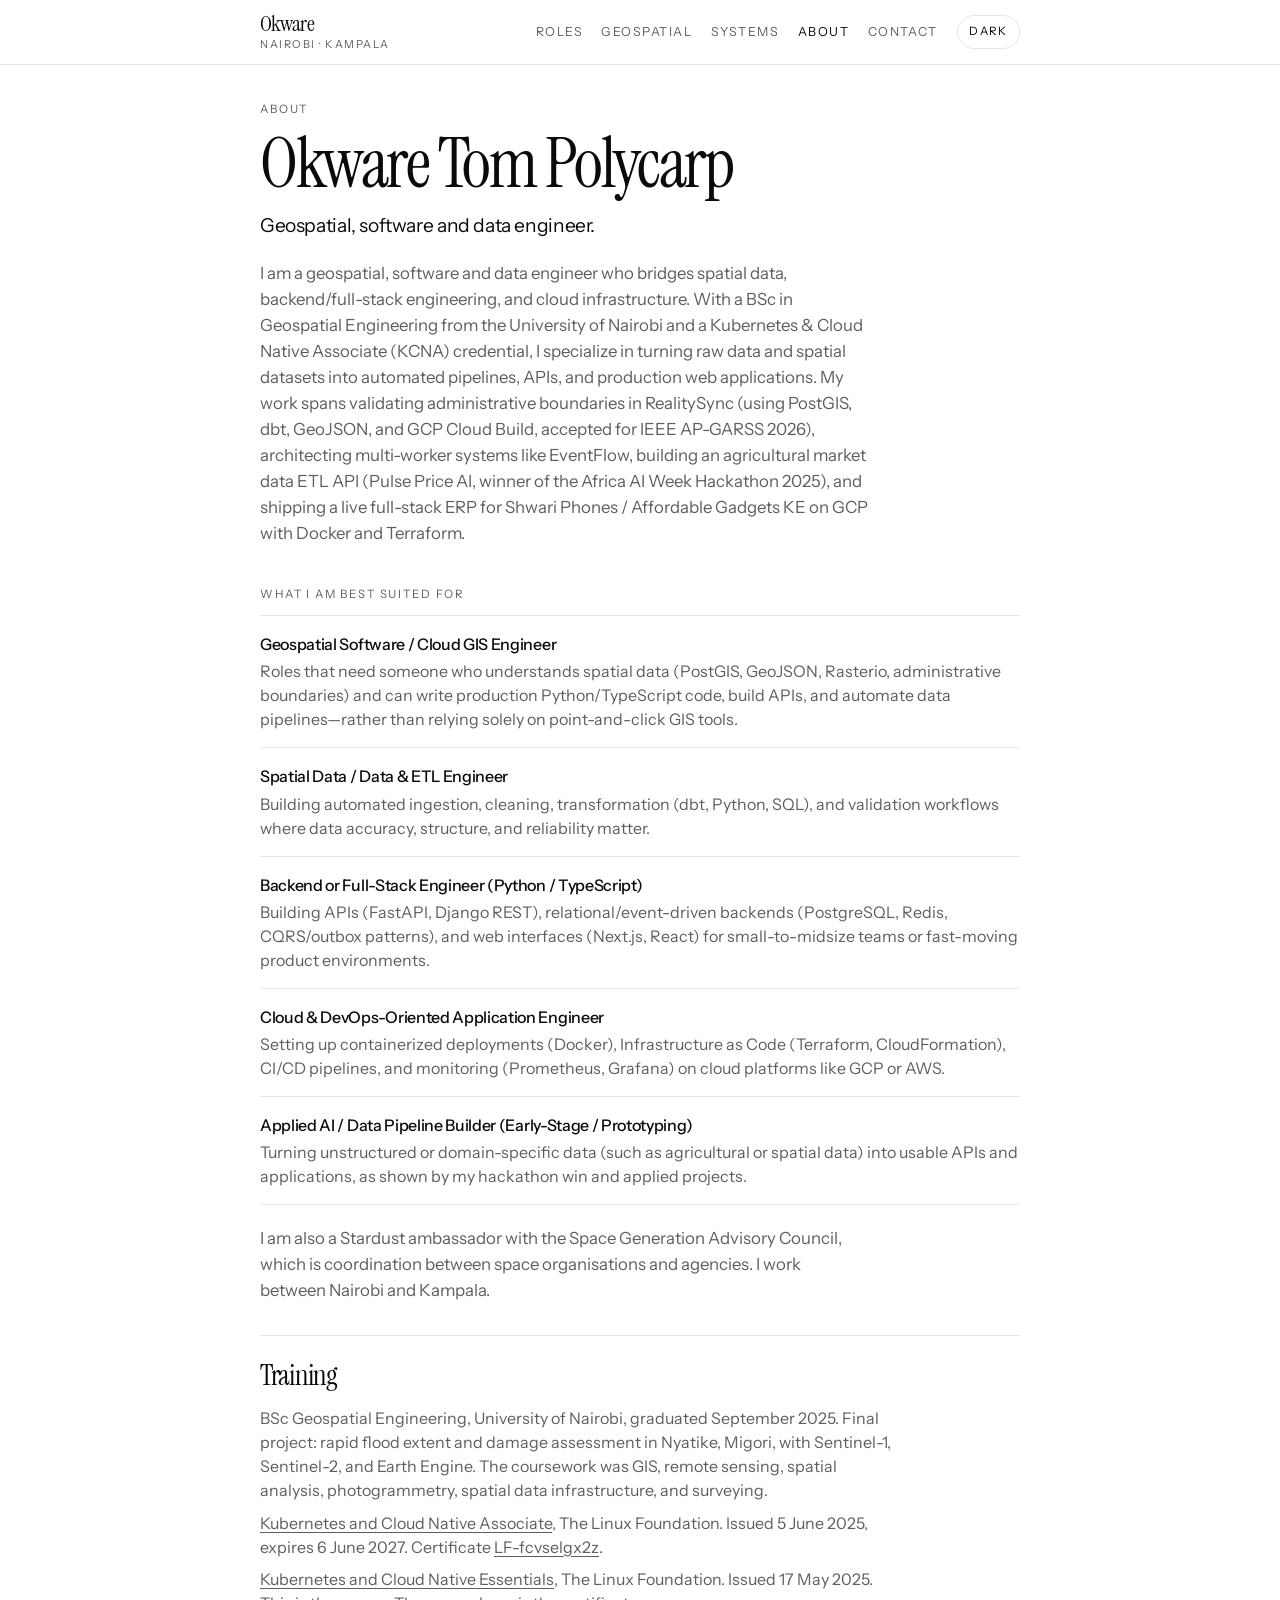
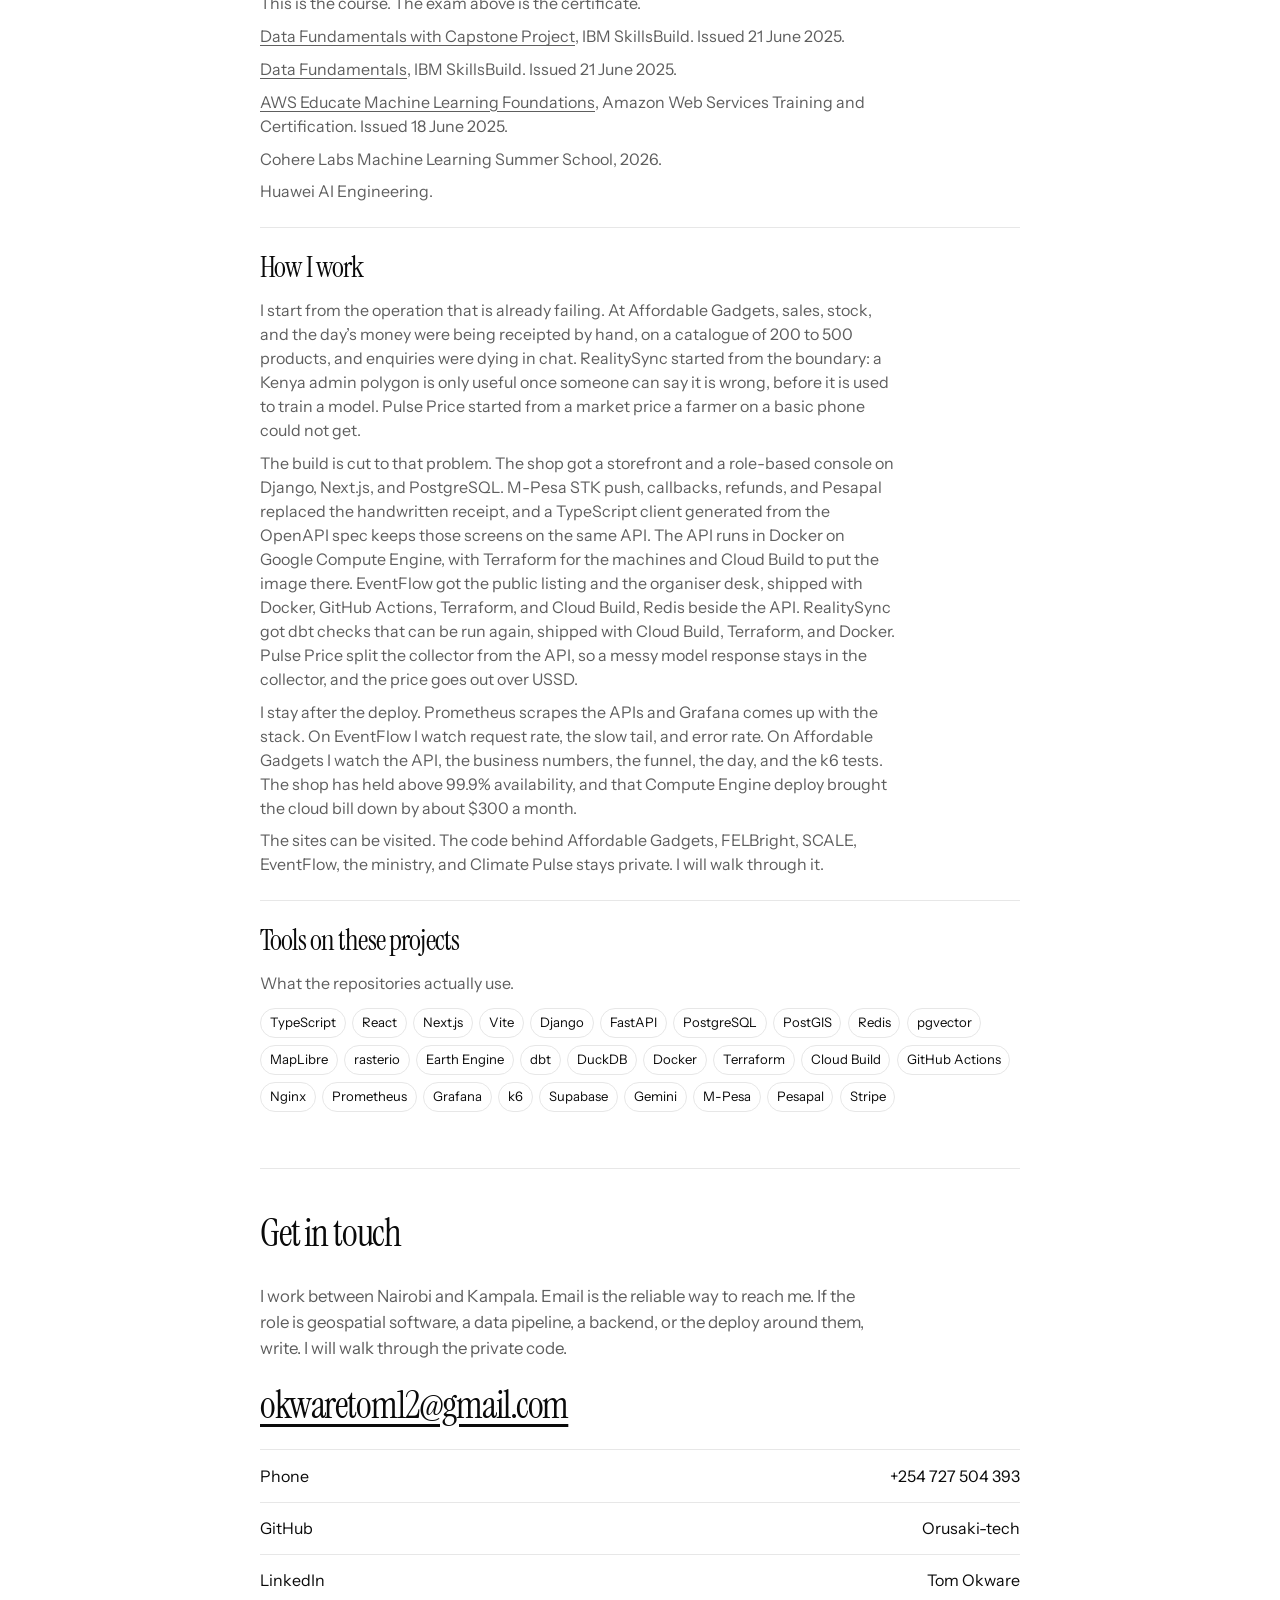
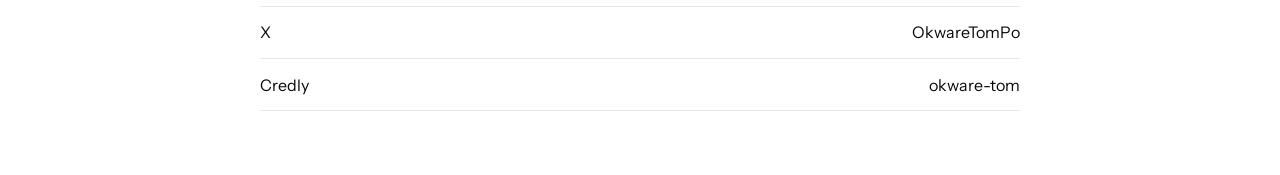
==== about.html @ 7165050e "Publish the portfolio and show the public sites. The home page now carries screenshots of the live A" ====
<!DOCTYPE html>
<html lang="en">
<head>
  <meta charset="utf-8">
  <meta name="viewport" content="width=device-width, initial-scale=1">
  <title>About — Okware Tom Polycarp</title>
  <meta name="description" content="Okware Tom Polycarp, geospatial, software and data engineer. Spatial data, APIs, and cloud deploys, between Nairobi and Kampala.">
  <link rel="preconnect" href="https://fonts.googleapis.com">
  <link rel="preconnect" href="https://fonts.gstatic.com" crossorigin>
  <link href="https://fonts.googleapis.com/css2?family=Instrument+Sans:ital,wght@0,400;0,500;1,400&family=Instrument+Serif&display=swap" rel="stylesheet">
  <link rel="stylesheet" href="css/site.css">
  <script>
    (function () {
      var saved = localStorage.getItem("theme");
      var theme = saved || (matchMedia("(prefers-color-scheme: dark)").matches ? "dark" : "light");
      document.documentElement.setAttribute("data-theme", theme);
    })();
  </script>
</head>
<body>
  <a class="skip" href="#content">Skip to content</a>
  <header class="site-header">
    <div class="shell header-inner">
      <a class="wordmark" href="index.html">Okware<span>Nairobi · Kampala</span></a>
      <div class="header-actions">
        <nav class="desk-nav" aria-label="Primary">
          <a href="index.html">Roles</a>
          <a href="geo.html">Geospatial</a>
          <a href="systems.html">Systems</a>
          <a href="about.html" aria-current="page">About</a>
          <a href="#contact">Contact</a>
        </nav>
        <button class="theme-toggle" type="button" data-theme-toggle>Dark</button>
      </div>
    </div>
  </header>
  <main id="content">
    <div class="shell">
      <p class="kicker">About</p>
      <h1>Okware Tom Polycarp</h1>
      <p class="role">Geospatial, software and data engineer.</p>
      <p class="intro">I am a geospatial, software and data engineer who bridges spatial data, backend/full-stack engineering, and cloud infrastructure. With a BSc in Geospatial Engineering from the University of Nairobi and a Kubernetes &amp; Cloud Native Associate (KCNA) credential, I specialize in turning raw data and spatial datasets into automated pipelines, APIs, and production web applications. My work spans validating administrative boundaries in RealitySync (using PostGIS, dbt, GeoJSON, and GCP Cloud Build, accepted for IEEE AP-GARSS 2026), architecting multi-worker systems like EventFlow, building an agricultural market data ETL API (Pulse Price AI, winner of the Africa AI Week Hackathon 2025), and shipping a live full-stack ERP for Shwari Phones / Affordable Gadgets KE on GCP with Docker and Terraform.</p>
      <p class="section-label">What I am best suited for</p>
      <ul class="capabilities">
        <li>
          <strong>Geospatial Software / Cloud GIS Engineer</strong>
          <span>Roles that need someone who understands spatial data (PostGIS, GeoJSON, Rasterio, administrative boundaries) and can write production Python/TypeScript code, build APIs, and automate data pipelines—rather than relying solely on point-and-click GIS tools.</span>
        </li>
        <li>
          <strong>Spatial Data / Data &amp; ETL Engineer</strong>
          <span>Building automated ingestion, cleaning, transformation (dbt, Python, SQL), and validation workflows where data accuracy, structure, and reliability matter.</span>
        </li>
        <li>
          <strong>Backend or Full-Stack Engineer (Python / TypeScript)</strong>
          <span>Building APIs (FastAPI, Django REST), relational/event-driven backends (PostgreSQL, Redis, CQRS/outbox patterns), and web interfaces (Next.js, React) for small-to-midsize teams or fast-moving product environments.</span>
        </li>
        <li>
          <strong>Cloud &amp; DevOps-Oriented Application Engineer</strong>
          <span>Setting up containerized deployments (Docker), Infrastructure as Code (Terraform, CloudFormation), CI/CD pipelines, and monitoring (Prometheus, Grafana) on cloud platforms like GCP or AWS.</span>
        </li>
        <li>
          <strong>Applied AI / Data Pipeline Builder (Early-Stage / Prototyping)</strong>
          <span>Turning unstructured or domain-specific data (such as agricultural or spatial data) into usable APIs and applications, as shown by my hackathon win and applied projects.</span>
        </li>
      </ul>
      <p class="intro">I am also a Stardust ambassador with the Space Generation Advisory Council, which is coordination between space organisations and agencies. I work between Nairobi and Kampala.</p>
      <div class="about-grid">
        <section class="panel">
          <h2>Training</h2>
          <p class="detail">BSc Geospatial Engineering, University of Nairobi, graduated September 2025. Final project: rapid flood extent and damage assessment in Nyatike, Migori, with Sentinel-1, Sentinel-2, and Earth Engine. The coursework was GIS, remote sensing, spatial analysis, photogrammetry, spatial data infrastructure, and surveying.</p>
          <p class="detail"><a href="https://www.credly.com/badges/84fef01d-e22d-4148-9c48-96d5b0b92c8d" target="_blank" rel="noopener noreferrer">Kubernetes and Cloud Native Associate</a>, The Linux Foundation. Issued 5 June 2025, expires 6 June 2027. Certificate <a href="https://training.linuxfoundation.org/certification/verify/" target="_blank" rel="noopener noreferrer">LF-fcvselgx2z</a>.</p>
          <p class="detail"><a href="https://www.credly.com/badges/946ace4a-e3fc-4e9c-ad5e-4ecab583eac5" target="_blank" rel="noopener noreferrer">Kubernetes and Cloud Native Essentials</a>, The Linux Foundation. Issued 17 May 2025. This is the course. The exam above is the certificate.</p>
          <p class="detail"><a href="https://www.credly.com/badges/3bf4ee52-e4f4-470e-9243-aa8a87cfe063" target="_blank" rel="noopener noreferrer">Data Fundamentals with Capstone Project</a>, IBM SkillsBuild. Issued 21 June 2025.</p>
          <p class="detail"><a href="https://www.credly.com/badges/2d014920-44d9-4261-9085-bd1d03c38a82" target="_blank" rel="noopener noreferrer">Data Fundamentals</a>, IBM SkillsBuild. Issued 21 June 2025.</p>
          <p class="detail"><a href="https://www.credly.com/badges/a03ec870-db2a-4451-9629-4ba40490072b" target="_blank" rel="noopener noreferrer">AWS Educate Machine Learning Foundations</a>, Amazon Web Services Training and Certification. Issued 18 June 2025.</p>
          <p class="detail">Cohere Labs Machine Learning Summer School, 2026.</p>
          <p class="detail">Huawei AI Engineering.</p>
        </section>
        <section class="panel">
          <h2>How I work</h2>
          <p class="detail">I start from the operation that is already failing. At Affordable Gadgets, sales, stock, and the day’s money were being receipted by hand, on a catalogue of 200 to 500 products, and enquiries were dying in chat. RealitySync started from the boundary: a Kenya admin polygon is only useful once someone can say it is wrong, before it is used to train a model. Pulse Price started from a market price a farmer on a basic phone could not get.</p>
          <p class="detail">The build is cut to that problem. The shop got a storefront and a role-based console on Django, Next.js, and PostgreSQL. M-Pesa STK push, callbacks, refunds, and Pesapal replaced the handwritten receipt, and a TypeScript client generated from the OpenAPI spec keeps those screens on the same API. The API runs in Docker on Google Compute Engine, with Terraform for the machines and Cloud Build to put the image there. EventFlow got the public listing and the organiser desk, shipped with Docker, GitHub Actions, Terraform, and Cloud Build, Redis beside the API. RealitySync got dbt checks that can be run again, shipped with Cloud Build, Terraform, and Docker. Pulse Price split the collector from the API, so a messy model response stays in the collector, and the price goes out over USSD.</p>
          <p class="detail">I stay after the deploy. Prometheus scrapes the APIs and Grafana comes up with the stack. On EventFlow I watch request rate, the slow tail, and error rate. On Affordable Gadgets I watch the API, the business numbers, the funnel, the day, and the k6 tests. The shop has held above 99.9% availability, and that Compute Engine deploy brought the cloud bill down by about $300 a month.</p>
          <p class="detail">The sites can be visited. The code behind Affordable Gadgets, FELBright, SCALE, EventFlow, the ministry, and Climate Pulse stays private. I will walk through it.</p>
        </section>
        <section class="panel">
          <h2>Tools on these projects</h2>
          <p class="detail">What the repositories actually use.</p>
          <div class="chips" aria-label="Technologies">
            <span>TypeScript</span>
            <span>React</span>
            <span>Next.js</span>
            <span>Vite</span>
            <span>Django</span>
            <span>FastAPI</span>
            <span>PostgreSQL</span>
            <span>PostGIS</span>
            <span>Redis</span>
            <span>pgvector</span>
            <span>MapLibre</span>
            <span>rasterio</span>
            <span>Earth Engine</span>
            <span>dbt</span>
            <span>DuckDB</span>
            <span>Docker</span>
            <span>Terraform</span>
            <span>Cloud Build</span>
            <span>GitHub Actions</span>
            <span>Nginx</span>
            <span>Prometheus</span>
            <span>Grafana</span>
            <span>k6</span>
            <span>Supabase</span>
            <span>Gemini</span>
            <span>M-Pesa</span>
            <span>Pesapal</span>
            <span>Stripe</span>
          </div>
        </section>
      </div>
      <section class="role-block contact-block" id="contact">
        <h2>Get in touch</h2>
        <p class="intro">I work between Nairobi and Kampala. Email is the reliable way to reach me. If the role is geospatial software, a data pipeline, a backend, or the deploy around them, write. I will walk through the private code.</p>
        <p class="reach"><a href="mailto:okwaretom12@gmail.com">okwaretom12@gmail.com</a></p>
        <ul class="contact-list">
          <li><a href="tel:+254727504393">Phone <span>+254 727 504 393</span></a></li>
          <li><a href="https://github.com/Orusaki-tech" target="_blank" rel="noopener noreferrer">GitHub <span>Orusaki-tech</span></a></li>
          <li><a href="https://www.linkedin.com/in/tom-okware-543abb218/" target="_blank" rel="noopener noreferrer">LinkedIn <span>Tom Okware</span></a></li>
          <li><a href="https://x.com/OkwareTomPo" target="_blank" rel="noopener noreferrer">X <span>OkwareTomPo</span></a></li>
          <li><a href="https://www.credly.com/users/okware-tom" target="_blank" rel="noopener noreferrer">Credly <span>okware-tom</span></a></li>
        </ul>
      </section>
    </div>
  </main>
  <nav class="tabbar" aria-label="Primary">
    <a href="index.html">Roles</a>
    <a href="geo.html">Geo</a>
    <a href="systems.html">Systems</a>
    <a href="about.html" aria-current="page">About</a>
  </nav>
  <script src="js/site.js"></script>
</body>
</html>
---- css/site.css ----
:root {
  --bg: #ffffff;
  --fg: #0a0a0a;
  --muted: #5e5e5e;
  --line: #e7e7e7;
  --soft: #f6f6f6;
  --invert: #0a0a0a;
  --invert-fg: #ffffff;
  --serif: "Instrument Serif", "Iowan Old Style", Georgia, serif;
  --sans: "Instrument Sans", "Helvetica Neue", Helvetica, Arial, sans-serif;
  --header: 4rem;
  --nav: 4.25rem;
  color-scheme: light;
}

html[data-theme="dark"] {
  --bg: #090909;
  --fg: #f4f4f4;
  --muted: #a3a3a3;
  --line: #242424;
  --soft: #141414;
  --invert: #f4f4f4;
  --invert-fg: #090909;
  color-scheme: dark;
}

* { box-sizing: border-box; }

html, body {
  margin: 0;
  padding: 0;
  background: var(--bg);
  color: var(--fg);
}

body {
  font-family: var(--sans);
  font-size: 16px;
  line-height: 1.5;
  min-height: 100vh;
  text-rendering: optimizeLegibility;
}

a {
  color: inherit;
  text-underline-offset: 0.18em;
}

button, a { -webkit-tap-highlight-color: transparent; }

.skip {
  position: absolute;
  left: 1rem;
  top: -4rem;
  background: var(--invert);
  color: var(--invert-fg);
  padding: 0.5rem 0.75rem;
  z-index: 100;
}

.skip:focus { top: 0.75rem; }

.shell {
  width: min(760px, calc(100% - 2.5rem));
  margin: 0 auto;
}

.site-header {
  position: sticky;
  top: 0;
  z-index: 20;
  background: color-mix(in srgb, var(--bg) 88%, transparent);
  backdrop-filter: blur(16px);
  border-bottom: 1px solid var(--line);
}

.header-inner {
  height: var(--header);
  display: flex;
  align-items: center;
  justify-content: space-between;
  gap: 1rem;
}

.wordmark {
  font-family: var(--serif);
  font-size: 1.35rem;
  letter-spacing: -0.03em;
  text-decoration: none;
  line-height: 1;
}

.wordmark span {
  display: block;
  margin-top: 0.2rem;
  font-family: var(--sans);
  font-size: 0.68rem;
  letter-spacing: 0.14em;
  text-transform: uppercase;
  color: var(--muted);
}

.header-actions {
  display: flex;
  align-items: center;
  gap: 1.25rem;
}

.desk-nav {
  display: none;
  gap: 1.15rem;
}

.desk-nav a {
  text-decoration: none;
  font-size: 0.78rem;
  letter-spacing: 0.12em;
  text-transform: uppercase;
  color: var(--muted);
}

.desk-nav a[aria-current="page"] {
  color: var(--fg);
}

.theme-toggle {
  appearance: none;
  border: 1px solid var(--line);
  background: transparent;
  color: var(--fg);
  font: inherit;
  font-size: 0.72rem;
  letter-spacing: 0.12em;
  text-transform: uppercase;
  padding: 0.45rem 0.7rem;
  border-radius: 999px;
  cursor: pointer;
}

.theme-toggle:hover { background: var(--soft); }

main {
  padding: 2.25rem 0 6.5rem;
}

.kicker {
  margin: 0 0 0.75rem;
  font-size: 0.72rem;
  letter-spacing: 0.16em;
  text-transform: uppercase;
  color: var(--muted);
}

h1 {
  margin: 0;
  font-family: var(--serif);
  font-weight: 400;
  font-size: clamp(2.6rem, 8vw, 4.4rem);
  letter-spacing: -0.035em;
  line-height: 0.95;
}

.role {
  margin: 0.85rem 0 0;
  font-size: 1.2rem;
  letter-spacing: -0.02em;
}

.intro {
  margin: 1.25rem 0 0;
  max-width: 38rem;
  color: var(--muted);
  font-size: 1.05rem;
  line-height: 1.55;
}

.jumps {
  display: flex;
  gap: 0.4rem;
  margin: 1.4rem 0 0;
  overflow-x: auto;
}

.jumps a {
  flex: none;
  text-decoration: none;
  border: 1px solid var(--line);
  border-radius: 999px;
  padding: 0.4rem 0.7rem;
  font-size: 0.78rem;
  color: var(--fg);
}

.jumps a:hover { background: var(--soft); }

.role-block {
  margin-top: 2.75rem;
  scroll-margin-top: 5.5rem;
}

.role-block > h2 {
  margin: 0;
  font-family: var(--serif);
  font-weight: 400;
  font-size: clamp(1.8rem, 4vw, 2.4rem);
  letter-spacing: -0.03em;
}

.socials {
  display: flex;
  flex-wrap: wrap;
  gap: 0.9rem 1.25rem;
  margin: 1.15rem 0 0;
}

.filters {
  display: flex;
  gap: 0.4rem;
  margin: 2rem 0 0.5rem;
  overflow-x: auto;
}

.filters button {
  appearance: none;
  border: 1px solid var(--line);
  background: transparent;
  color: var(--muted);
  font: inherit;
  font-size: 0.78rem;
  padding: 0.4rem 0.7rem;
  border-radius: 999px;
  cursor: pointer;
  white-space: nowrap;
}

.filters button[aria-pressed="true"] {
  background: var(--invert);
  color: var(--invert-fg);
  border-color: var(--invert);
}

.count {
  margin: 0.85rem 0 0;
  color: var(--muted);
  font-size: 0.8rem;
}

.list {
  margin-top: 1.25rem;
  border-top: 1px solid var(--line);
}

.entry {
  padding: 1.6rem 0 1.7rem;
  border-bottom: 1px solid var(--line);
}

.entry[hidden] { display: none; }

.entry.compact {
  padding: 1rem 0 1.05rem;
}

.entry.compact .summary {
  margin-top: 0.25rem;
  color: var(--muted);
  font-size: 0.95rem;
}

.entry-top {
  display: flex;
  justify-content: space-between;
  gap: 1rem;
  align-items: baseline;
  margin-bottom: 0.45rem;
}

.tag {
  font-size: 0.72rem;
  letter-spacing: 0.14em;
  text-transform: uppercase;
  color: var(--muted);
}

h2 {
  margin: 0;
  font-size: 1.35rem;
  font-weight: 500;
  letter-spacing: -0.03em;
}

.summary {
  margin: 0.45rem 0 0;
  font-size: 1.02rem;
  letter-spacing: -0.015em;
}

.shot-link {
  display: block;
  margin: 0.95rem 0 0;
  text-decoration: none;
}

.shot {
  display: block;
  width: 100%;
  aspect-ratio: 16 / 10;
  object-fit: cover;
  object-position: top center;
  border: 1px solid var(--line);
  background: var(--soft);
}

.detail {
  margin: 0.55rem 0 0;
  color: var(--muted);
  max-width: 40rem;
}

.stack {
  margin: 0.85rem 0 0;
  color: var(--fg);
  font-size: 0.86rem;
}

.links {
  display: flex;
  flex-wrap: wrap;
  gap: 0.9rem 1.15rem;
  margin: 0.95rem 0 0;
}

.links a {
  font-size: 0.92rem;
}

.note {
  margin: 0.8rem 0 0;
  color: var(--muted);
  font-size: 0.86rem;
}

.section-label {
  margin: 2.5rem 0 0;
  font-size: 0.72rem;
  letter-spacing: 0.16em;
  text-transform: uppercase;
  color: var(--muted);
}

.capabilities {
  margin: 0.75rem 0 0;
  padding: 0;
  list-style: none;
  border-top: 1px solid var(--line);
}

.capabilities li {
  padding: 1rem 0;
  border-bottom: 1px solid var(--line);
  display: grid;
  gap: 0.2rem;
}

.capabilities strong {
  font-weight: 500;
  letter-spacing: -0.02em;
}

.capabilities span { color: var(--muted); }

.about-grid {
  display: grid;
  gap: 1.5rem;
  margin-top: 2rem;
}

.panel {
  border-top: 1px solid var(--line);
  padding-top: 1.1rem;
}

.panel h2 {
  font-family: var(--serif);
  font-weight: 400;
  font-size: 1.8rem;
  letter-spacing: -0.03em;
}

.chips {
  display: flex;
  flex-wrap: wrap;
  gap: 0.4rem;
  margin-top: 0.8rem;
}

.chips span {
  border: 1px solid var(--line);
  padding: 0.28rem 0.55rem;
  border-radius: 999px;
  font-size: 0.82rem;
  color: var(--fg);
}

.contact-block {
  margin-top: 3.5rem;
  padding-top: 2.25rem;
  border-top: 1px solid var(--line);
}

.reach {
  margin: 1.35rem 0 0;
}

.reach a {
  font-family: var(--serif);
  font-size: clamp(1.55rem, 4.2vw, 2.35rem);
  letter-spacing: -0.03em;
  line-height: 1.2;
  overflow-wrap: anywhere;
  text-underline-offset: 0.16em;
}

.reach a:hover {
  color: var(--muted);
}

.contact-list {
  list-style: none;
  margin: 1.35rem 0 0;
  padding: 0;
  border-top: 1px solid var(--line);
}

.contact-list li {
  border-bottom: 1px solid var(--line);
}

.contact-list a {
  display: flex;
  justify-content: space-between;
  text-decoration: none;
  padding: 0.85rem 0;
}

.contact-list a:hover { text-decoration: underline; }

.tabbar {
  position: fixed;
  left: 0;
  right: 0;
  bottom: 0;
  z-index: 20;
  display: grid;
  grid-template-columns: repeat(4, 1fr);
  background: color-mix(in srgb, var(--bg) 92%, transparent);
  backdrop-filter: blur(16px);
  border-top: 1px solid var(--line);
  padding-bottom: env(safe-area-inset-bottom, 0px);
}

.tabbar a {
  min-height: 3.6rem;
  display: flex;
  align-items: center;
  justify-content: center;
  text-decoration: none;
  font-size: 0.68rem;
  letter-spacing: 0.12em;
  text-transform: uppercase;
  color: var(--muted);
}

.tabbar a[aria-current="page"] {
  color: var(--fg);
}

@media (min-width: 860px) {
  .shell { width: min(760px, calc(100% - 4rem)); }
  .desk-nav { display: flex; }
  .tabbar { display: none; }
  main { padding-bottom: 4rem; }
}
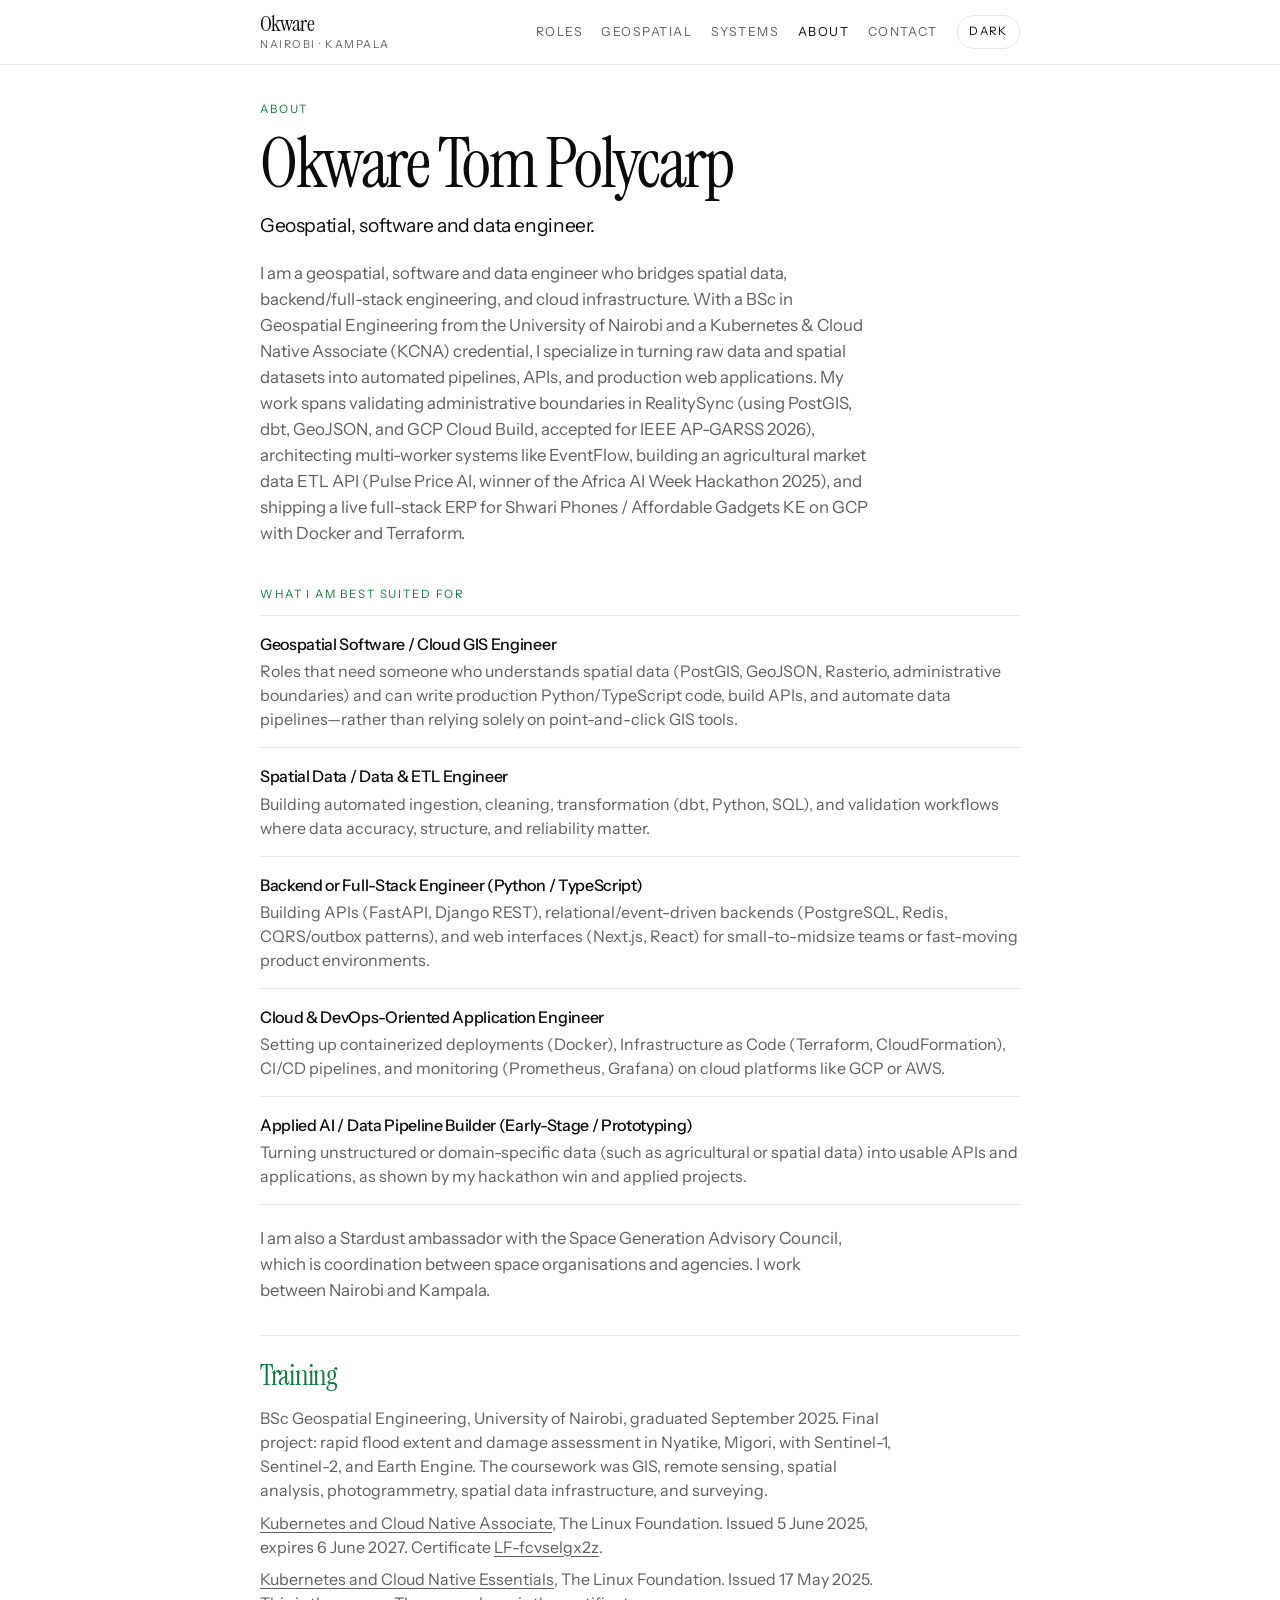
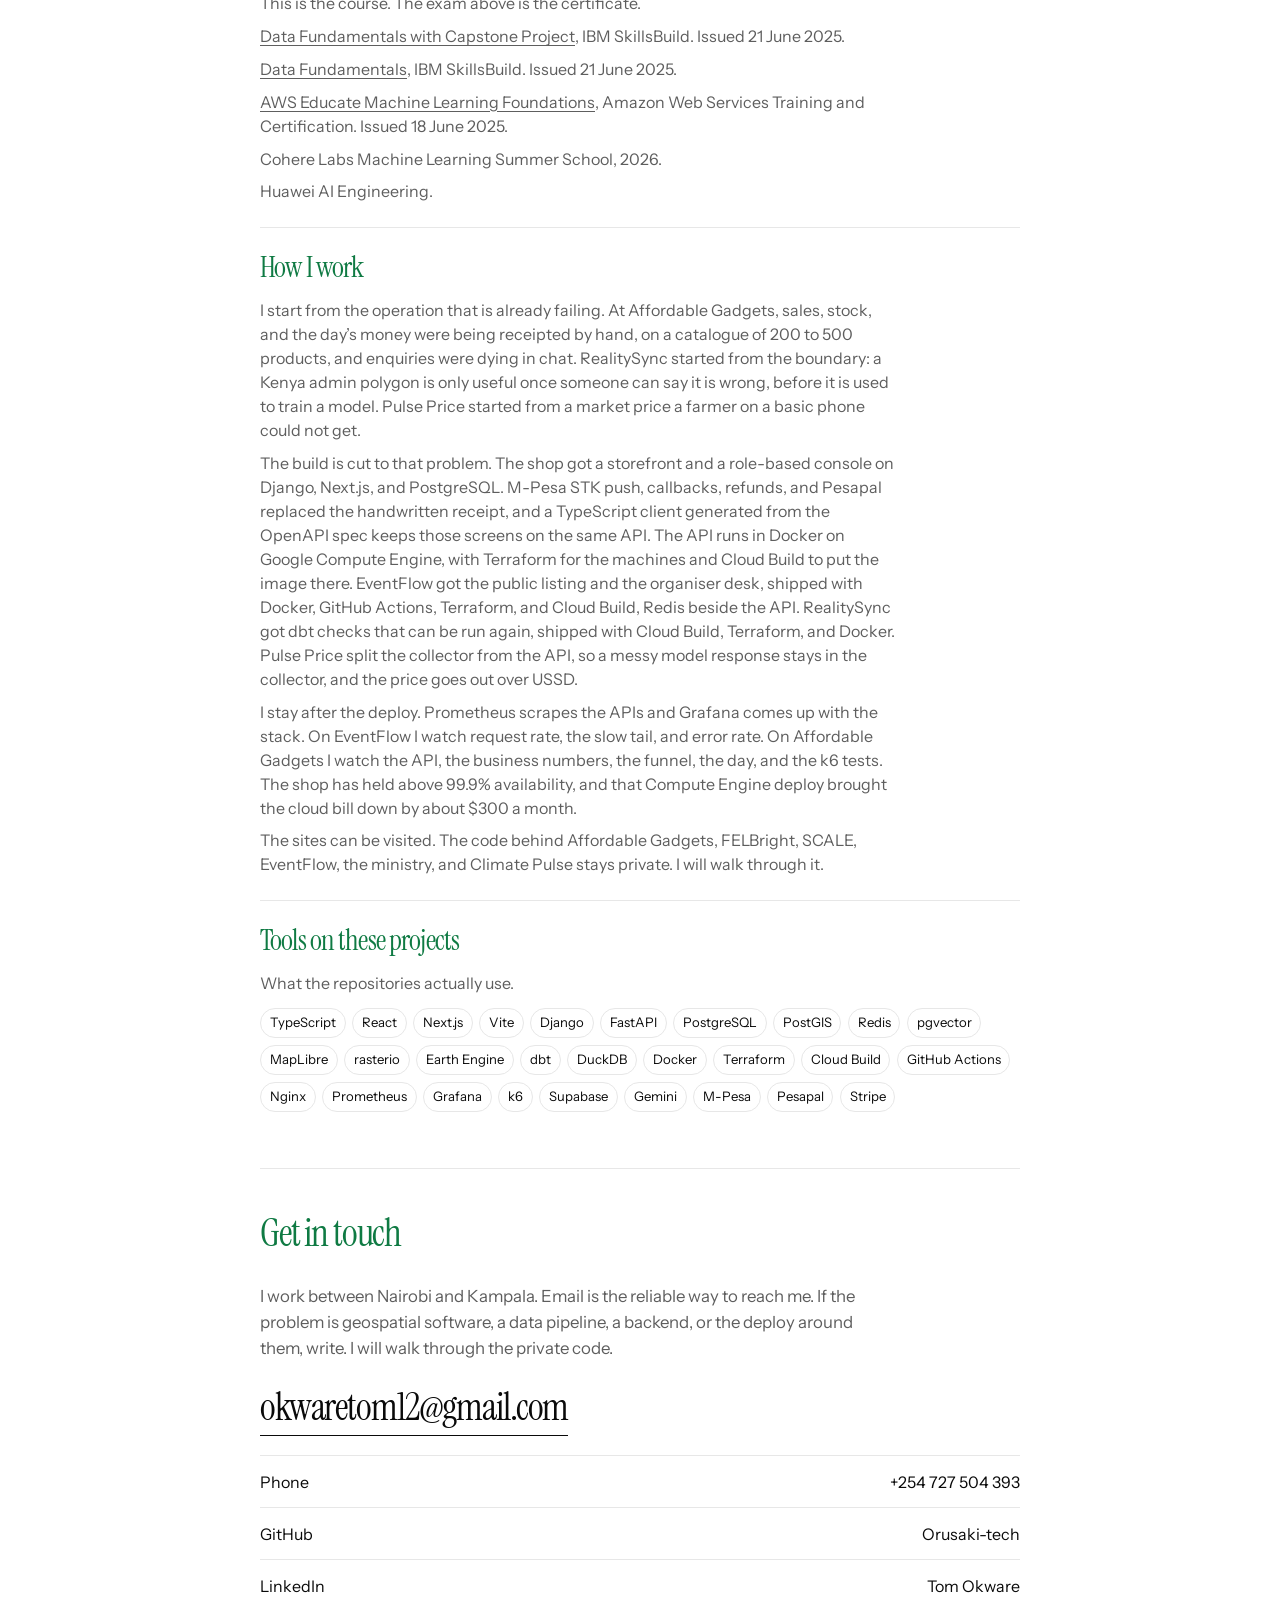
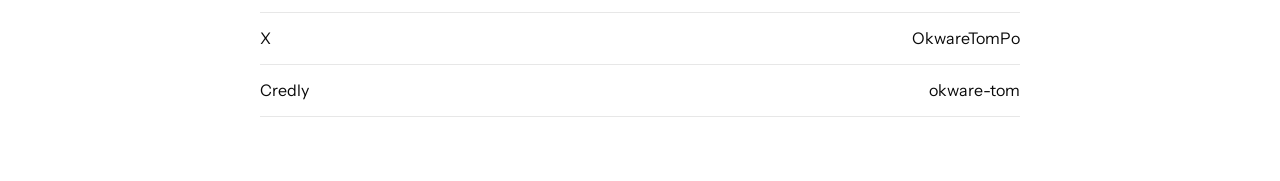
==== commit d5246561: "Show one role at a time from the chips, and lead each project with the problem. Visitors choose a ch" ====
--- a/about.html
+++ b/about.html
@@ -120,7 +120,7 @@
       </div>
       <section class="role-block contact-block" id="contact">
         <h2>Get in touch</h2>
-        <p class="intro">I work between Nairobi and Kampala. Email is the reliable way to reach me. If the role is geospatial software, a data pipeline, a backend, or the deploy around them, write. I will walk through the private code.</p>
+        <p class="intro">I work between Nairobi and Kampala. Email is the reliable way to reach me. If the problem is geospatial software, a data pipeline, a backend, or the deploy around them, write. I will walk through the private code.</p>
         <p class="reach"><a href="mailto:okwaretom12@gmail.com">okwaretom12@gmail.com</a></p>
         <ul class="contact-list">
           <li><a href="tel:+254727504393">Phone <span>+254 727 504 393</span></a></li>
--- a/css/site.css
+++ b/css/site.css
@@ -2,6 +2,7 @@
   --bg: #ffffff;
   --fg: #0a0a0a;
   --muted: #5e5e5e;
+  --secondary: #0f7a43;
   --line: #e7e7e7;
   --soft: #f6f6f6;
   --invert: #0a0a0a;
@@ -17,6 +18,7 @@
   --bg: #090909;
   --fg: #f4f4f4;
   --muted: #a3a3a3;
+  --secondary: #3ddb86;
   --line: #242424;
   --soft: #141414;
   --invert: #f4f4f4;
@@ -148,7 +150,7 @@
   font-size: 0.72rem;
   letter-spacing: 0.16em;
   text-transform: uppercase;
-  color: var(--muted);
+  color: var(--secondary);
 }
 
 h1 {
@@ -174,12 +176,24 @@
   line-height: 1.55;
 }
 
+.chip-prompt {
+  margin: 1.6rem 0 0;
+  max-width: 38rem;
+  color: var(--muted);
+  font-size: 1.05rem;
+  line-height: 1.55;
+}
+
+html[data-role]:not([data-role="none"]) .chip-prompt { display: none; }
+
 .jumps {
   display: flex;
+  flex-wrap: wrap;
   gap: 0.4rem;
   margin: 1.4rem 0 0;
-  overflow-x: auto;
-}
+}
+
+.chip-prompt + .jumps { margin-top: 0.75rem; }
 
 .jumps a {
   flex: none;
@@ -192,6 +206,43 @@
 }
 
 .jumps a:hover { background: var(--soft); }
+
+.jumps a:focus-visible {
+  outline: 2px solid var(--secondary);
+  outline-offset: 2px;
+}
+
+html[data-role="interface"] .jumps a[href="#interface"],
+html[data-role="frontend"] .jumps a[href="#frontend"],
+html[data-role="backend"] .jumps a[href="#backend"],
+html[data-role="geospatial"] .jumps a[href="#geospatial"],
+html[data-role="data"] .jumps a[href="#data"],
+html[data-role="devops"] .jumps a[href="#devops"],
+html[data-role="monitoring"] .jumps a[href="#monitoring"],
+html[data-role="contact"] .jumps a[href="#contact"] {
+  background: var(--invert);
+  color: var(--invert-fg);
+  border-color: var(--invert);
+}
+
+html[data-role] .role-block { display: none; }
+
+html[data-role="interface"] #interface,
+html[data-role="frontend"] #frontend,
+html[data-role="backend"] #backend,
+html[data-role="geospatial"] #geospatial,
+html[data-role="data"] #data,
+html[data-role="devops"] #devops,
+html[data-role="monitoring"] #monitoring,
+html[data-role="contact"] #contact {
+  display: block;
+}
+
+.jumps ~ .contact-block {
+  margin-top: 2.75rem;
+  padding-top: 0;
+  border-top: 0;
+}
 
 .role-block {
   margin-top: 2.75rem;
@@ -204,6 +255,7 @@
   font-weight: 400;
   font-size: clamp(1.8rem, 4vw, 2.4rem);
   letter-spacing: -0.03em;
+  color: var(--secondary);
 }
 
 .socials {
@@ -279,7 +331,7 @@
   font-size: 0.72rem;
   letter-spacing: 0.14em;
   text-transform: uppercase;
-  color: var(--muted);
+  color: var(--secondary);
 }
 
 h2 {
@@ -297,18 +349,23 @@
 
 .shot-link {
   display: block;
-  margin: 0.95rem 0 0;
+  margin: 1.15rem 0 0;
   text-decoration: none;
 }
 
 .shot {
   display: block;
   width: 100%;
-  aspect-ratio: 16 / 10;
-  object-fit: cover;
-  object-position: top center;
+  max-width: 100%;
+  height: auto;
   border: 1px solid var(--line);
+  border-radius: 10px;
   background: var(--soft);
+}
+
+.shot-link:hover .shot,
+.shot-link:focus-visible .shot {
+  border-color: var(--muted);
 }
 
 .detail {
@@ -345,7 +402,7 @@
   font-size: 0.72rem;
   letter-spacing: 0.16em;
   text-transform: uppercase;
-  color: var(--muted);
+  color: var(--secondary);
 }
 
 .capabilities {
@@ -385,6 +442,7 @@
   font-weight: 400;
   font-size: 1.8rem;
   letter-spacing: -0.03em;
+  color: var(--secondary);
 }
 
 .chips {
@@ -416,9 +474,11 @@
   font-family: var(--serif);
   font-size: clamp(1.55rem, 4.2vw, 2.35rem);
   letter-spacing: -0.03em;
-  line-height: 1.2;
+  line-height: 1.35;
   overflow-wrap: anywhere;
-  text-underline-offset: 0.16em;
+  text-decoration: none;
+  border-bottom: 1px solid currentColor;
+  padding-bottom: 0.08em;
 }
 
 .reach a:hover {
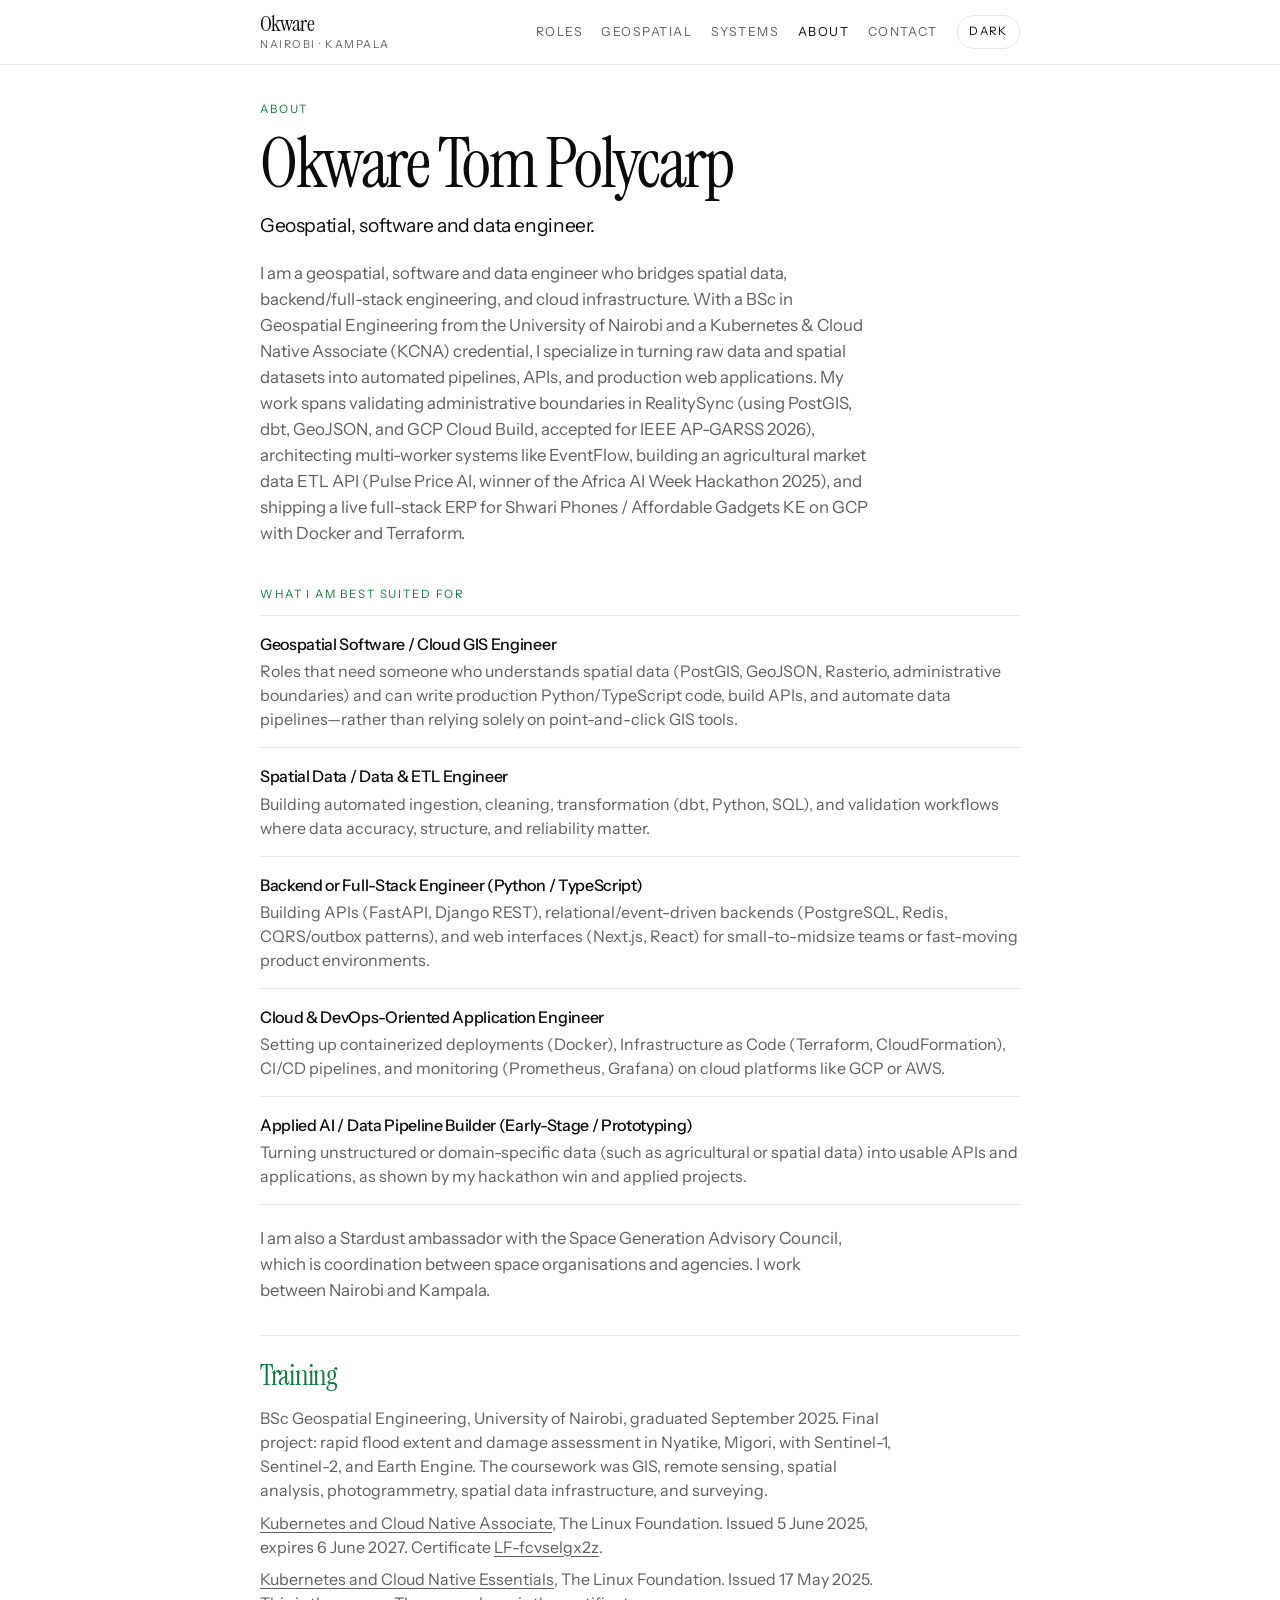
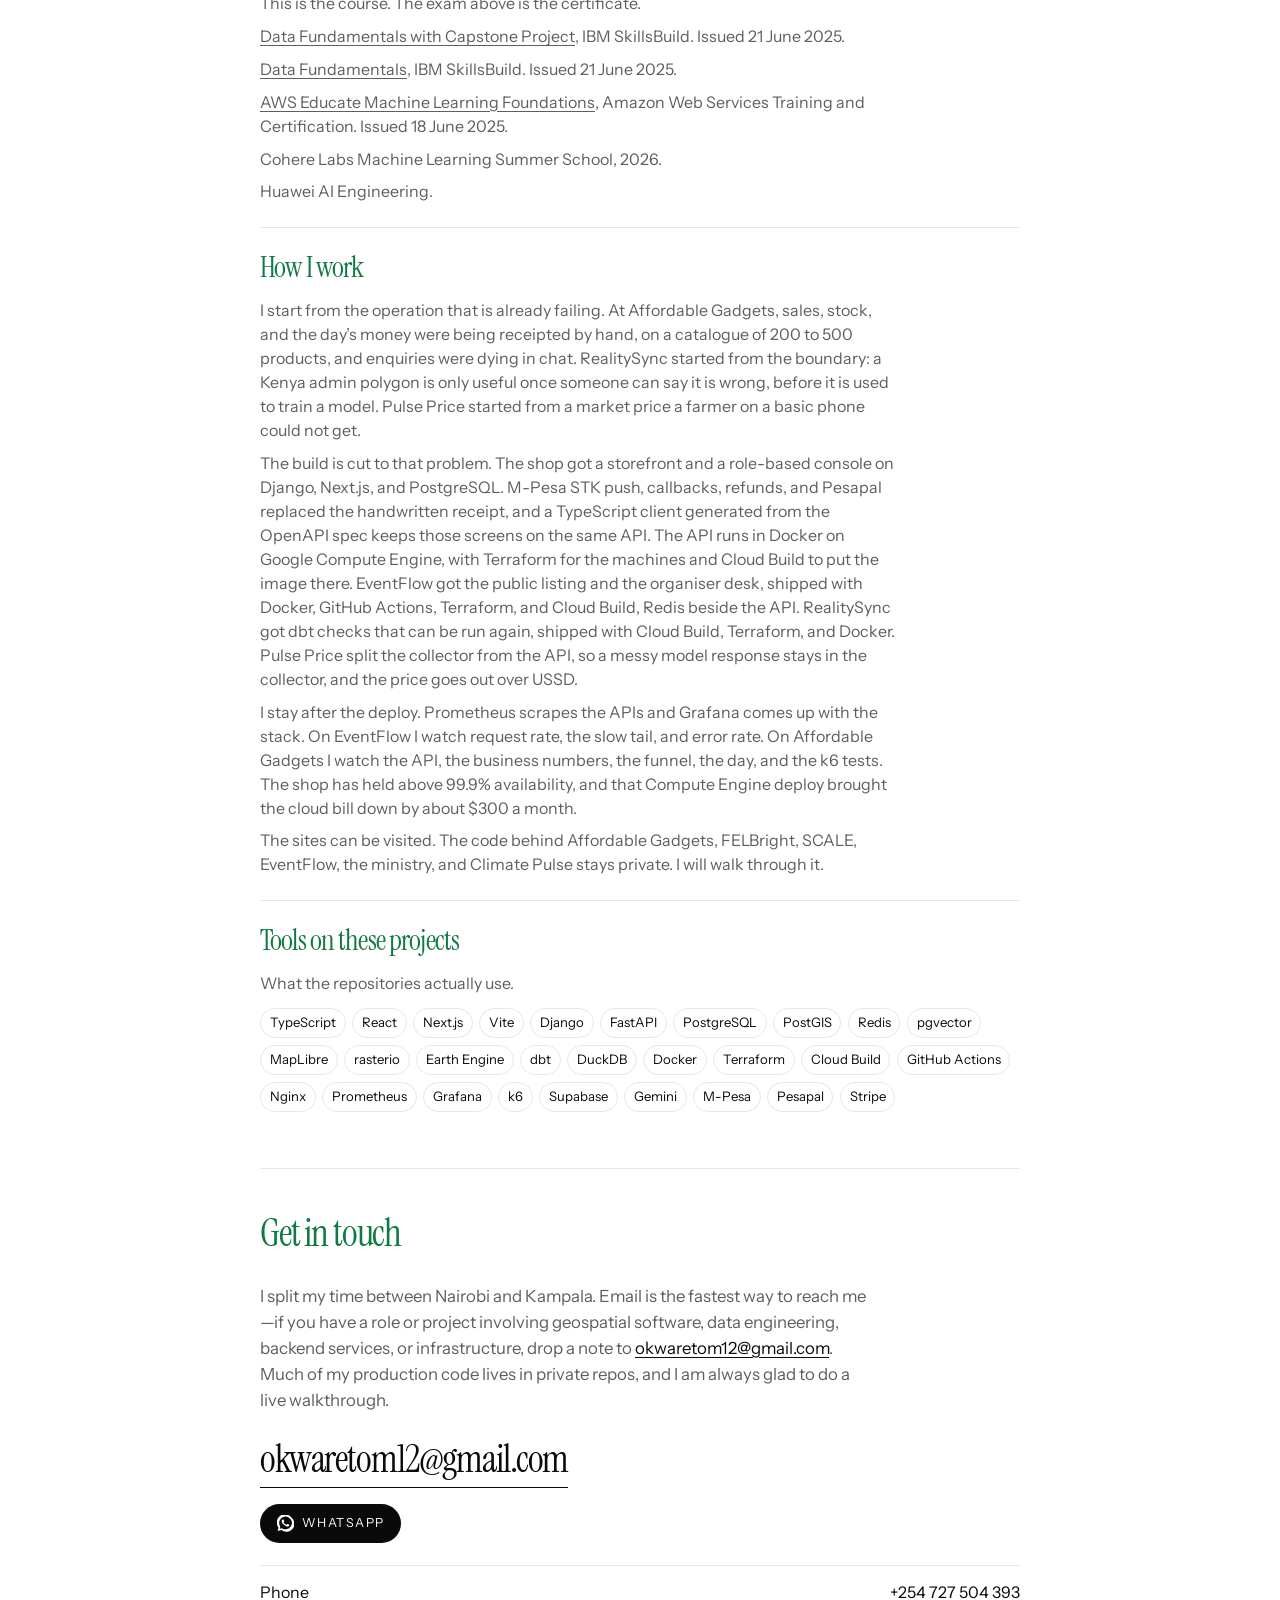
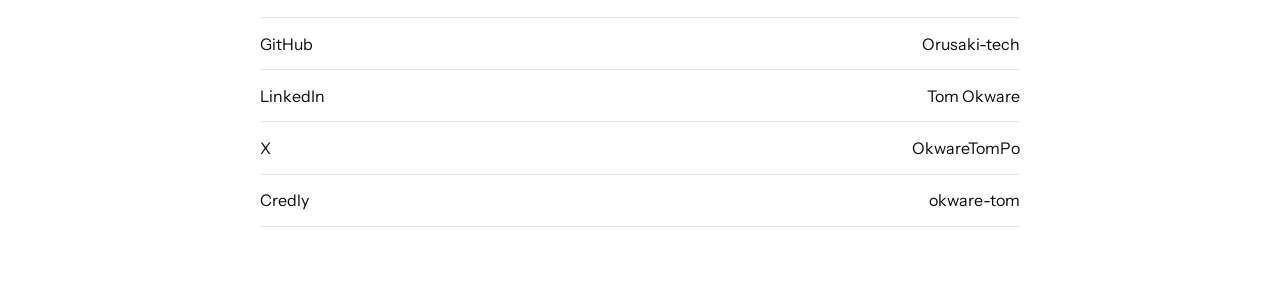
==== commit 5e487a11: "Open the geospatial page with the Nyatike workflow, and add WhatsApp next to email. The page heading" ====
--- a/about.html
+++ b/about.html
@@ -120,8 +120,12 @@
       </div>
       <section class="role-block contact-block" id="contact">
         <h2>Get in touch</h2>
-        <p class="intro">I work between Nairobi and Kampala. Email is the reliable way to reach me. If the problem is geospatial software, a data pipeline, a backend, or the deploy around them, write. I will walk through the private code.</p>
+        <p class="intro">I split my time between Nairobi and Kampala. Email is the fastest way to reach me—if you have a role or project involving geospatial software, data engineering, backend services, or infrastructure, drop a note to <a href="mailto:okwaretom12@gmail.com">okwaretom12@gmail.com</a>. Much of my production code lives in private repos, and I am always glad to do a live walkthrough.</p>
         <p class="reach"><a href="mailto:okwaretom12@gmail.com">okwaretom12@gmail.com</a></p>
+        <a class="whatsapp" href="https://wa.me/254727504393" target="_blank" rel="noopener noreferrer">
+          <svg viewBox="0 0 24 24" aria-hidden="true"><path d="M20.5 3.5A11 11 0 0 0 2.1 17.8L1 23l5.3-1.4A11 11 0 0 0 20.5 3.5zM12 20.5a9.1 9.1 0 0 1-4.6-1.3l-.3-.2-3.2.8.9-3.1-.2-.3A9.1 9.1 0 1 1 12 20.5zm5-6.8c-.3-.1-1.6-.8-1.8-.9s-.4-.1-.6.1-.7.9-.8 1-.3.2-.6.1a7.4 7.4 0 0 1-2.2-1.4 8.2 8.2 0 0 1-1.5-1.9c-.2-.3 0-.4.1-.6l.4-.5.2-.3a.5.5 0 0 0 0-.5c0-.1-.6-1.4-.8-1.9s-.4-.4-.6-.4h-.5a1 1 0 0 0-.7.3 3 3 0 0 0-.9 2.2 5.2 5.2 0 0 0 1.1 2.8 11.8 11.8 0 0 0 4.6 4c.5.2 1 .4 1.5.6a3.6 3.6 0 0 0 1.7.1 2.7 2.7 0 0 0 1.8-1.3 2.2 2.2 0 0 0 .2-1.3c-.1-.1-.3-.2-.6-.3z"/></svg>
+          WhatsApp
+        </a>
         <ul class="contact-list">
           <li><a href="tel:+254727504393">Phone <span>+254 727 504 393</span></a></li>
           <li><a href="https://github.com/Orusaki-tech" target="_blank" rel="noopener noreferrer">GitHub <span>Orusaki-tech</span></a></li>
--- a/css/site.css
+++ b/css/site.css
@@ -485,6 +485,36 @@
   color: var(--muted);
 }
 
+.contact-block .intro a {
+  color: var(--fg);
+}
+
+.whatsapp {
+  display: inline-flex;
+  align-items: center;
+  gap: 0.5rem;
+  margin-top: 1.15rem;
+  padding: 0.65rem 1.05rem;
+  border-radius: 999px;
+  background: var(--invert);
+  color: var(--invert-fg);
+  text-decoration: none;
+  font-size: 0.78rem;
+  letter-spacing: 0.12em;
+  text-transform: uppercase;
+}
+
+.whatsapp:hover {
+  background: var(--secondary);
+  color: #fff;
+}
+
+.whatsapp svg {
+  width: 1.05rem;
+  height: 1.05rem;
+  fill: currentColor;
+}
+
 .contact-list {
   list-style: none;
   margin: 1.35rem 0 0;
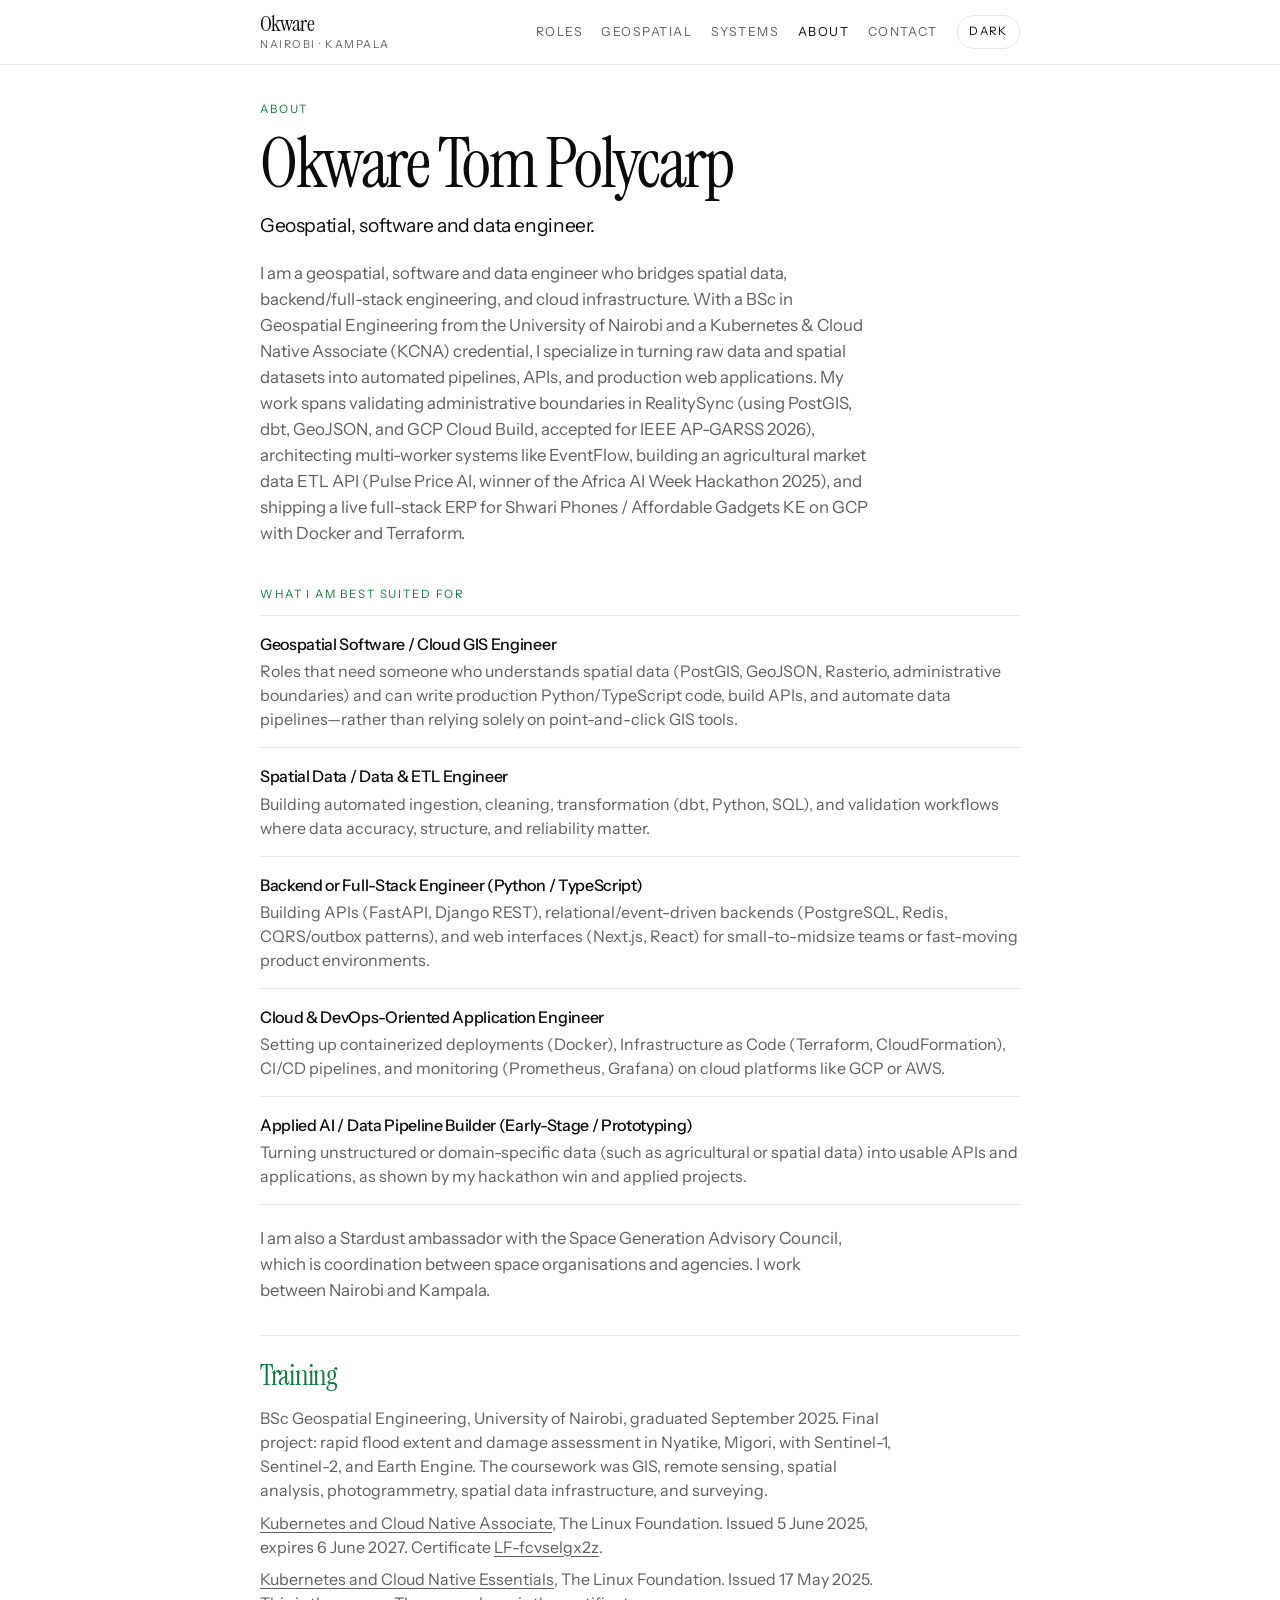
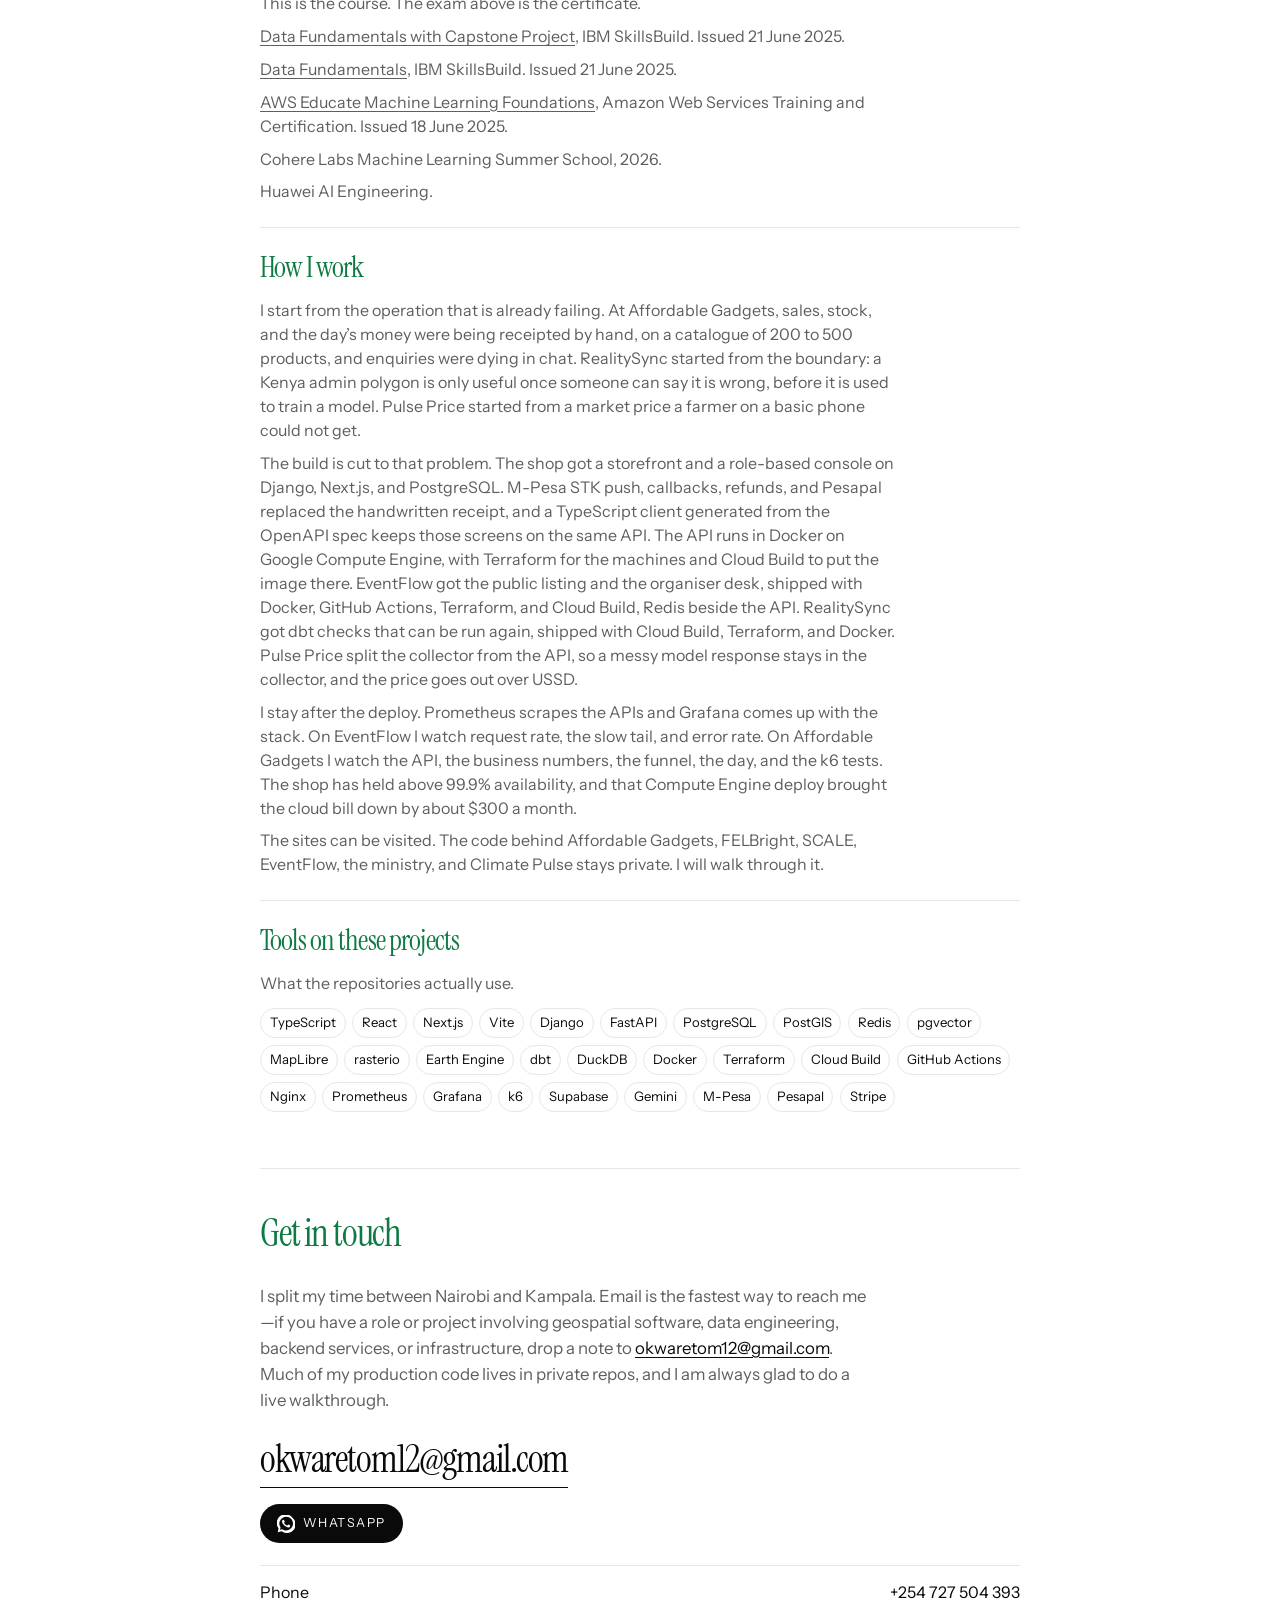
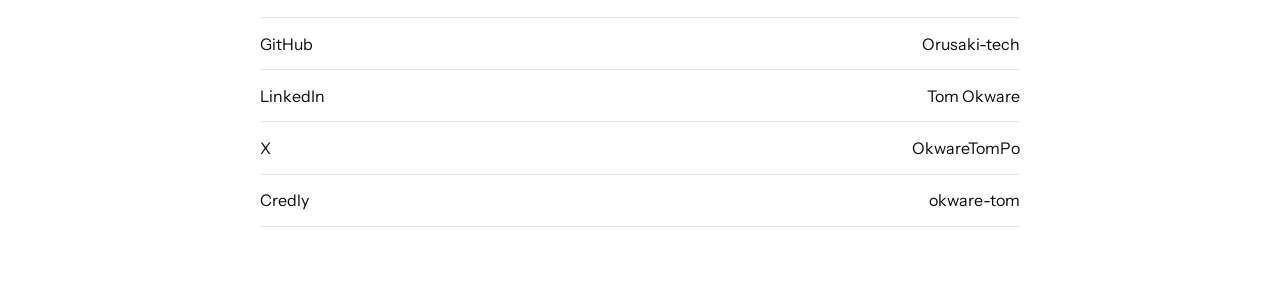
==== commit c26d4382: "Keep the WhatsApp icon inside the button. Co-authored-by: Cursor <cursoragent@cursor.com>" ====
--- a/about.html
+++ b/about.html
@@ -8,7 +8,7 @@
   <link rel="preconnect" href="https://fonts.googleapis.com">
   <link rel="preconnect" href="https://fonts.gstatic.com" crossorigin>
   <link href="https://fonts.googleapis.com/css2?family=Instrument+Sans:ital,wght@0,400;0,500;1,400&family=Instrument+Serif&display=swap" rel="stylesheet">
-  <link rel="stylesheet" href="css/site.css">
+  <link rel="stylesheet" href="css/site.css?v=2">
   <script>
     (function () {
       var saved = localStorage.getItem("theme");
@@ -123,7 +123,7 @@
         <p class="intro">I split my time between Nairobi and Kampala. Email is the fastest way to reach me—if you have a role or project involving geospatial software, data engineering, backend services, or infrastructure, drop a note to <a href="mailto:okwaretom12@gmail.com">okwaretom12@gmail.com</a>. Much of my production code lives in private repos, and I am always glad to do a live walkthrough.</p>
         <p class="reach"><a href="mailto:okwaretom12@gmail.com">okwaretom12@gmail.com</a></p>
         <a class="whatsapp" href="https://wa.me/254727504393" target="_blank" rel="noopener noreferrer">
-          <svg viewBox="0 0 24 24" aria-hidden="true"><path d="M20.5 3.5A11 11 0 0 0 2.1 17.8L1 23l5.3-1.4A11 11 0 0 0 20.5 3.5zM12 20.5a9.1 9.1 0 0 1-4.6-1.3l-.3-.2-3.2.8.9-3.1-.2-.3A9.1 9.1 0 1 1 12 20.5zm5-6.8c-.3-.1-1.6-.8-1.8-.9s-.4-.1-.6.1-.7.9-.8 1-.3.2-.6.1a7.4 7.4 0 0 1-2.2-1.4 8.2 8.2 0 0 1-1.5-1.9c-.2-.3 0-.4.1-.6l.4-.5.2-.3a.5.5 0 0 0 0-.5c0-.1-.6-1.4-.8-1.9s-.4-.4-.6-.4h-.5a1 1 0 0 0-.7.3 3 3 0 0 0-.9 2.2 5.2 5.2 0 0 0 1.1 2.8 11.8 11.8 0 0 0 4.6 4c.5.2 1 .4 1.5.6a3.6 3.6 0 0 0 1.7.1 2.7 2.7 0 0 0 1.8-1.3 2.2 2.2 0 0 0 .2-1.3c-.1-.1-.3-.2-.6-.3z"/></svg>
+          <svg width="18" height="18" viewBox="0 0 24 24" aria-hidden="true"><path d="M20.5 3.5A11 11 0 0 0 2.1 17.8L1 23l5.3-1.4A11 11 0 0 0 20.5 3.5zM12 20.5a9.1 9.1 0 0 1-4.6-1.3l-.3-.2-3.2.8.9-3.1-.2-.3A9.1 9.1 0 1 1 12 20.5zm5-6.8c-.3-.1-1.6-.8-1.8-.9s-.4-.1-.6.1-.7.9-.8 1-.3.2-.6.1a7.4 7.4 0 0 1-2.2-1.4 8.2 8.2 0 0 1-1.5-1.9c-.2-.3 0-.4.1-.6l.4-.5.2-.3a.5.5 0 0 0 0-.5c0-.1-.6-1.4-.8-1.9s-.4-.4-.6-.4h-.5a1 1 0 0 0-.7.3 3 3 0 0 0-.9 2.2 5.2 5.2 0 0 0 1.1 2.8 11.8 11.8 0 0 0 4.6 4c.5.2 1 .4 1.5.6a3.6 3.6 0 0 0 1.7.1 2.7 2.7 0 0 0 1.8-1.3 2.2 2.2 0 0 0 .2-1.3c-.1-.1-.3-.2-.6-.3z"/></svg>
           WhatsApp
         </a>
         <ul class="contact-list">
--- a/css/site.css
+++ b/css/site.css
@@ -493,6 +493,8 @@
   display: inline-flex;
   align-items: center;
   gap: 0.5rem;
+  width: fit-content;
+  max-width: 100%;
   margin-top: 1.15rem;
   padding: 0.65rem 1.05rem;
   border-radius: 999px;
@@ -502,6 +504,7 @@
   font-size: 0.78rem;
   letter-spacing: 0.12em;
   text-transform: uppercase;
+  overflow: hidden;
 }
 
 .whatsapp:hover {
@@ -510,8 +513,10 @@
 }
 
 .whatsapp svg {
-  width: 1.05rem;
-  height: 1.05rem;
+  display: block;
+  width: 18px;
+  height: 18px;
+  flex: 0 0 18px;
   fill: currentColor;
 }
 
